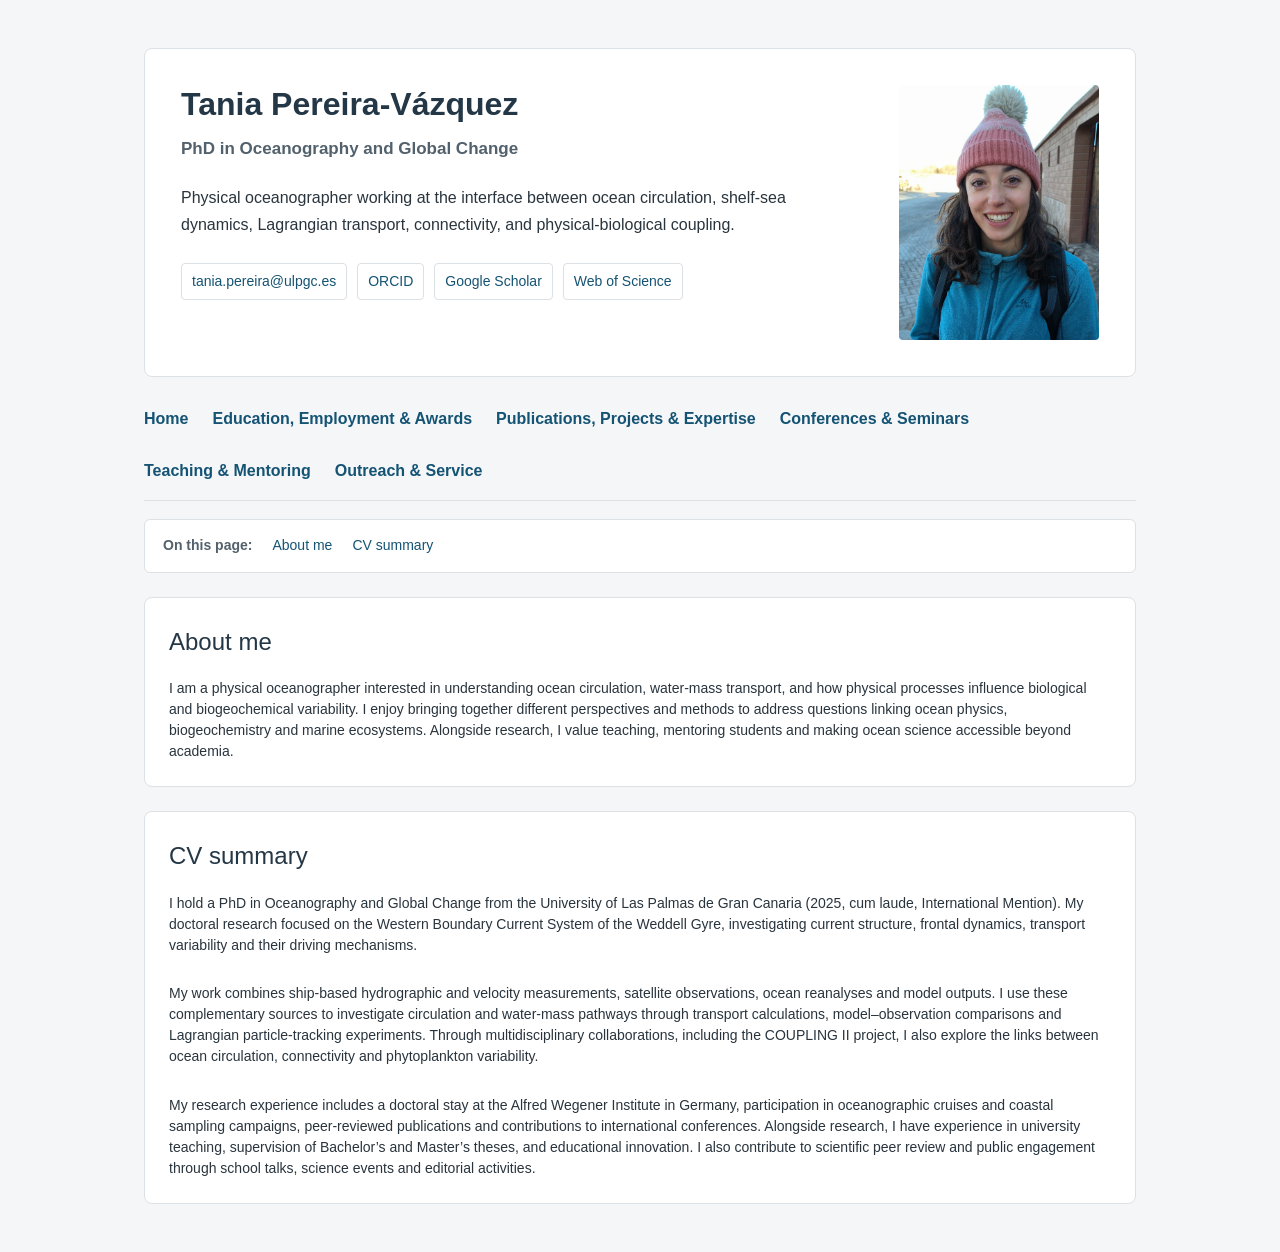
==== index.html @ 8d7bcce4 "Update descriptions" ====
<!DOCTYPE html>
<html lang="en">
<head>
  <meta charset="UTF-8">
  <meta name="viewport" content="width=device-width, initial-scale=1">
  <title>Tania Pereira-Vázquez | Physical Oceanographer</title>
  <link rel="stylesheet" href="style.css?v=7">
</head>
<body>
   <header class="profile-card">
    <div class="profile-info">
      <h1>Tania Pereira-Vázquez</h1>

      <p class="profile-title">
        PhD in Oceanography and Global Change
      </p>

      <p class="profile-description">
Physical oceanographer working at the interface between ocean circulation, 
        shelf-sea dynamics, Lagrangian transport, connectivity, and 
        physical-biological coupling.
      </p>

      <div class="profile-links">
        <a href="mailto:tania.pereira@ulpgc.es">
          tania.pereira@ulpgc.es
        </a>

        <a href="https://orcid.org/0000-0002-0922-5340">
          ORCID
        </a>

        <a href="https://scholar.google.com/citations?user=zgnxERMAAAAJ&amp;hl=es">
          Google Scholar
        </a>

        <a href="https://www.webofscience.com/wos/author/record/JVN-6573-2024">
          Web of Science
        </a>
      </div>
    </div>

    <img
      class="profile-photo"
      src="Foto_eu_Atacama_2.jpeg"
      alt="Tania Pereira-Vázquez"
    >
  </header>

<nav class="site-nav" aria-label="Main navigation">
  <a href="index.html">Home</a>
  <a href="education.html">Education, Employment &amp; Awards</a>
  <a href="research.html">Publications, Projects &amp; Expertise</a>
  <a href="conferences.html">Conferences &amp; Seminars</a>
  <a href="teaching.html">Teaching &amp; Mentoring</a>
  <a href="outreach.html">Outreach &amp; Service</a>
</nav>

  <nav class="page-index" aria-label="On this page">
  <span>On this page:</span>
  <a href="#about">About me</a>
  <a href="#cv-summary">CV summary</a>
</nav>
  
  <main>
<section id="about" class="section-card">
  <h2>About me</h2>

  <p>
    I am a physical oceanographer interested in understanding
    ocean circulation, water-mass transport, and how physical
    processes influence biological and biogeochemical variability.
    I enjoy bringing together different perspectives and methods to address 
    questions linking ocean physics, biogeochemistry and marine ecosystems.
    Alongside research, I value teaching, mentoring students and
    making ocean science accessible beyond academia.
  </p>
</section>

<section id="cv-summary" class="section-card">
  <h2>CV summary</h2>

  <p>
    I hold a PhD in Oceanography and Global Change from the
    University of Las Palmas de Gran Canaria (2025, cum laude,
    International Mention). My doctoral research focused on the
    Western Boundary Current System of the Weddell Gyre,
    investigating current structure, frontal dynamics, transport
    variability and their driving mechanisms.
  </p>

  <br>

  <p>
    My work combines ship-based hydrographic and velocity
    measurements, satellite observations, ocean reanalyses and
    model outputs. I use these complementary sources to investigate
    circulation and water-mass pathways through transport
    calculations, model–observation comparisons and Lagrangian
    particle-tracking experiments. Through multidisciplinary
    collaborations, including the COUPLING II project, I also
    explore the links between ocean circulation, connectivity
    and phytoplankton variability.
  </p>

  <br>

  <p>
    My research experience includes a doctoral stay at the
    Alfred Wegener Institute in Germany, participation in
    oceanographic cruises and coastal sampling campaigns,
    peer-reviewed publications and contributions to international
    conferences. Alongside research, I have experience in university
    teaching, supervision of Bachelor’s and Master’s theses, and
    educational innovation. I also contribute to scientific peer
    review and public engagement through school talks, science
    events and editorial activities.
  </p>
</section>
  </main>
</body>
</html>
---- style.css ----
* {
  box-sizing: border-box;
}

body {
  font-family: Arial, sans-serif;
  max-width: 1040px;
  margin: 48px auto;
  padding: 0 24px;
  line-height: 1.7;
  color: #29343d;
  background-color: #f5f6f7;
}

.profile-card {
  display: flex;
  align-items: flex-start;
  gap: 40px;
  padding: 36px;
  background-color: #ffffff;
  border: 1px solid #dce1e5;
  border-radius: 8px;
}

.profile-info {
  flex: 1;
  min-width: 0;
}

.profile-card h1 {
  margin: 0 0 12px;
  font-size: 32px;
  line-height: 1.2;
  font-weight: 600;
  color: #243746;
}

.profile-title {
  margin: 0 0 20px;
  font-size: 17px;
  font-weight: 600;
  color: #52616c;
}

.profile-description {
  margin: 0 0 24px;
  font-size: 16px;
}

.profile-photo {
  display: block;
  flex-shrink: 0;
  width: 200px;
  max-width: 100%;
  height: auto;
  border-radius: 4px;
}

.profile-links {
  display: flex;
  flex-wrap: wrap;
  gap: 10px;
}

.profile-links a {
  padding: 6px 10px;
  border: 1px solid #dce1e5;
  border-radius: 4px;
  font-size: 14px;
  color: #145374;
  text-decoration: none;
  overflow-wrap: anywhere;
}

.profile-links a:hover,
.profile-links a:focus-visible {
  background-color: #eef4f7;
  border-color: #145374;
  text-decoration: underline;
}

.site-nav {
  display: flex;
  flex-wrap: wrap;
  gap: 24px;
  margin-top: 28px;
  padding-bottom: 16px;
  border-bottom: 1px solid #dce1e5;
}

.site-nav a {
  color: #145374;
  text-decoration: none;
  font-weight: 600;
}

.site-nav a:hover,
.site-nav a:focus-visible {
  text-decoration: underline;
}

section {
  padding: 30px 0;
}

section h2 {
  margin-top: 0;
  color: #243746;
  font-weight: 500;
}

@media (max-width: 700px) {
  .profile-card {
    flex-direction: column;
    gap: 24px;
    padding: 24px;
  }

  .profile-card h1 {
    font-size: 28px;
  }
}

.site-nav a[aria-current="page"] {
  color: #243746;
  text-decoration: underline;
  text-underline-offset: 6px;
}

.page-index {
  display: flex;
  flex-wrap: wrap;
  align-items: center;
  gap: 10px 20px;
  margin-top: 18px;
  padding: 14px 18px;
  background-color: #ffffff;
  border: 1px solid #dce1e5;
  border-radius: 6px;
  font-size: 14px;
}

.page-index span {
  color: #52616c;
  font-weight: 600;
}

.page-index a {
  color: #145374;
  text-decoration: none;
}

.page-index a:hover,
.page-index a:focus-visible {
  text-decoration: underline;
}

section[id] {
  scroll-margin-top: 24px;
}

.site-name {
  margin: 0 0 12px;
  font-size: 16px;
}

.site-name a {
  color: #52616c;
  text-decoration: none;
}

.site-name a:hover,
.site-name a:focus-visible {
  text-decoration: underline;
}

.page-heading h1 {
  margin: 0;
  color: #243746;
  font-size: 32px;
  line-height: 1.3;
  font-weight: 600;
}

.site-footer {
  margin-top: 30px;
  padding: 20px 0;
  border-top: 1px solid #dce1e5;
  font-size: 14px;
}

.site-footer a {
  color: #145374;
}


.section-card h3 {
  font-size: 16px;
  margin-top: 16px;
  margin-bottom: 2px;
}

.section-card p {
  font-size: 14px;
  line-height: 1.5;
  margin-top: 0;
  margin-bottom: 0;
}

@media (max-width: 600px) {
  .section-card {
    padding: 18px;
  }
}

.section-card {
  margin-top: 24px;
  padding: 24px;
  background-color: #ffffff;
  border: 1px solid #dce1e5;
  border-radius: 8px;
}

.section-card h2 {
  margin-top: 0;
  margin-bottom: 16px;
}

@media (max-width: 600px) {
  .section-card {
    padding: 18px;
  }
}
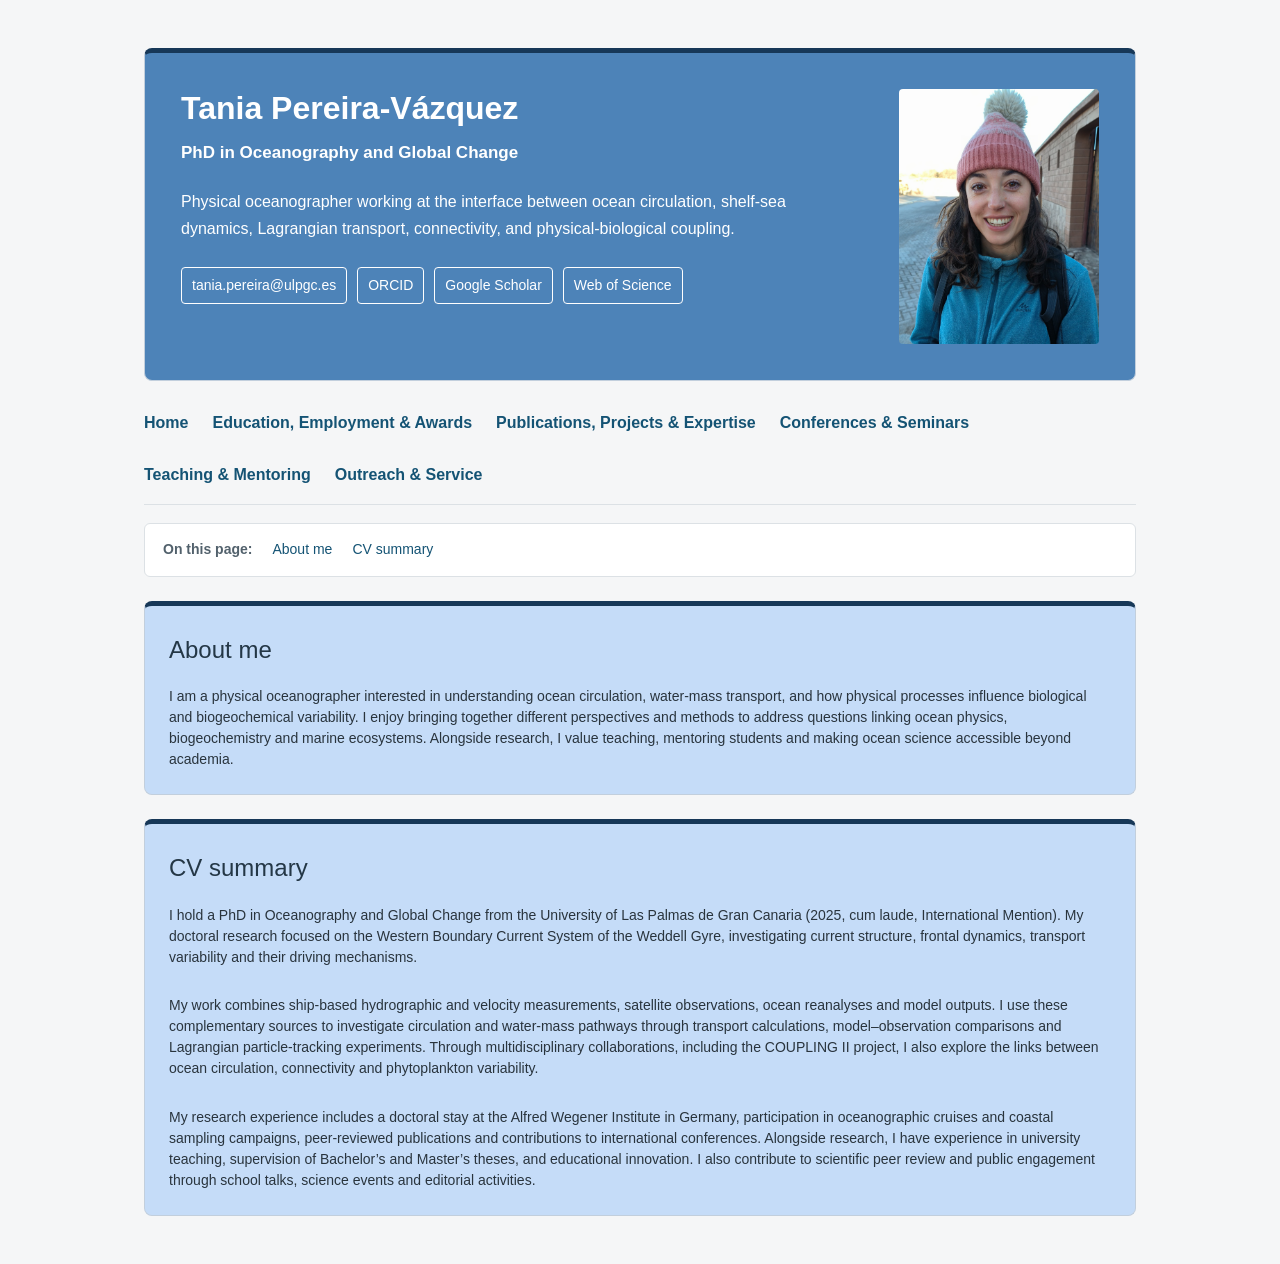
==== commit 2d4ae1a9: "Update index.html" ====
--- a/index.html
+++ b/index.html
@@ -4,7 +4,7 @@
   <meta charset="UTF-8">
   <meta name="viewport" content="width=device-width, initial-scale=1">
   <title>Tania Pereira-Vázquez | Physical Oceanographer</title>
-  <link rel="stylesheet" href="style.css?v=7">
+  <link rel="stylesheet" href="style.css?v=8">
 </head>
 <body>
    <header class="profile-card">
--- a/style.css
+++ b/style.css
@@ -226,6 +226,45 @@
   margin-bottom: 16px;
 }
 
+/* Colores y borde superior de todas las tarjetas */
+.section-card,
+.profile-card {
+  border: 1px solid #c2cfdd;
+  border-top: 5px solid #173858;
+  border-radius: 8px;
+}
+
+/* Tarjetas de los apartados */
+.section-card {
+  background-color: #c5dcf8;
+}
+
+/* Tarjeta de presentación con fotografía */
+.profile-card {
+  background-color: #4d83b8;
+  color: #ffffff;
+}
+
+.profile-card h1,
+.profile-card .profile-title,
+.profile-card .profile-description {
+  color: #ffffff;
+}
+
+/* Enlaces de contacto sobre el fondo azul */
+.profile-card .profile-links a {
+  color: #ffffff;
+  border-color: #ffffff;
+  background-color: transparent;
+}
+
+.profile-card .profile-links a:hover,
+.profile-card .profile-links a:focus-visible {
+  color: #173858;
+  background-color: #ffffff;
+  border-color: #ffffff;
+}
+
 @media (max-width: 600px) {
   .section-card {
     padding: 18px;
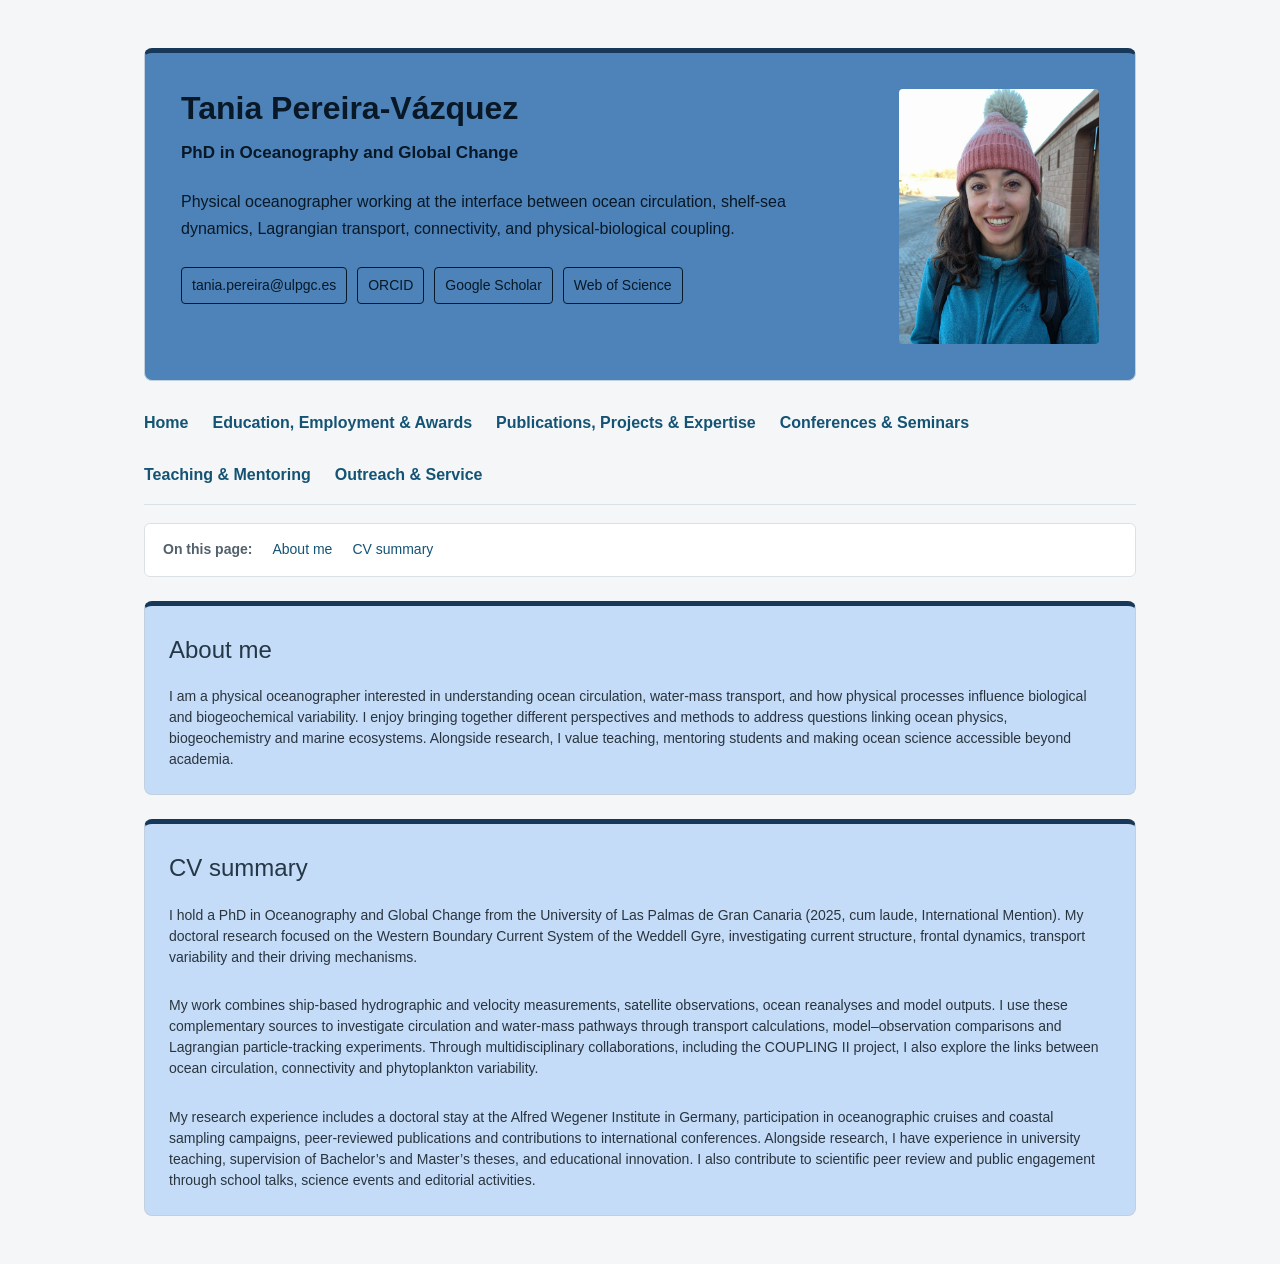
==== commit c74fd296: "Update index.html" ====
--- a/index.html
+++ b/index.html
@@ -4,7 +4,7 @@
   <meta charset="UTF-8">
   <meta name="viewport" content="width=device-width, initial-scale=1">
   <title>Tania Pereira-Vázquez | Physical Oceanographer</title>
-  <link rel="stylesheet" href="style.css?v=8">
+  <link rel="stylesheet" href="style.css?v=9">
 </head>
 <body>
    <header class="profile-card">
--- a/style.css
+++ b/style.css
@@ -270,3 +270,22 @@
     padding: 18px;
   }
 }
+
+.profile-card,
+.profile-card h1,
+.profile-card .profile-title,
+.profile-card .profile-description {
+  color: #081827;
+}
+
+.profile-card .profile-links a {
+  color: #081827;
+  border-color: #081827;
+}
+
+.profile-card .profile-links a:hover,
+.profile-card .profile-links a:focus-visible {
+  color: #081827;
+  background-color: #ffffff;
+  border-color: #081827;
+}
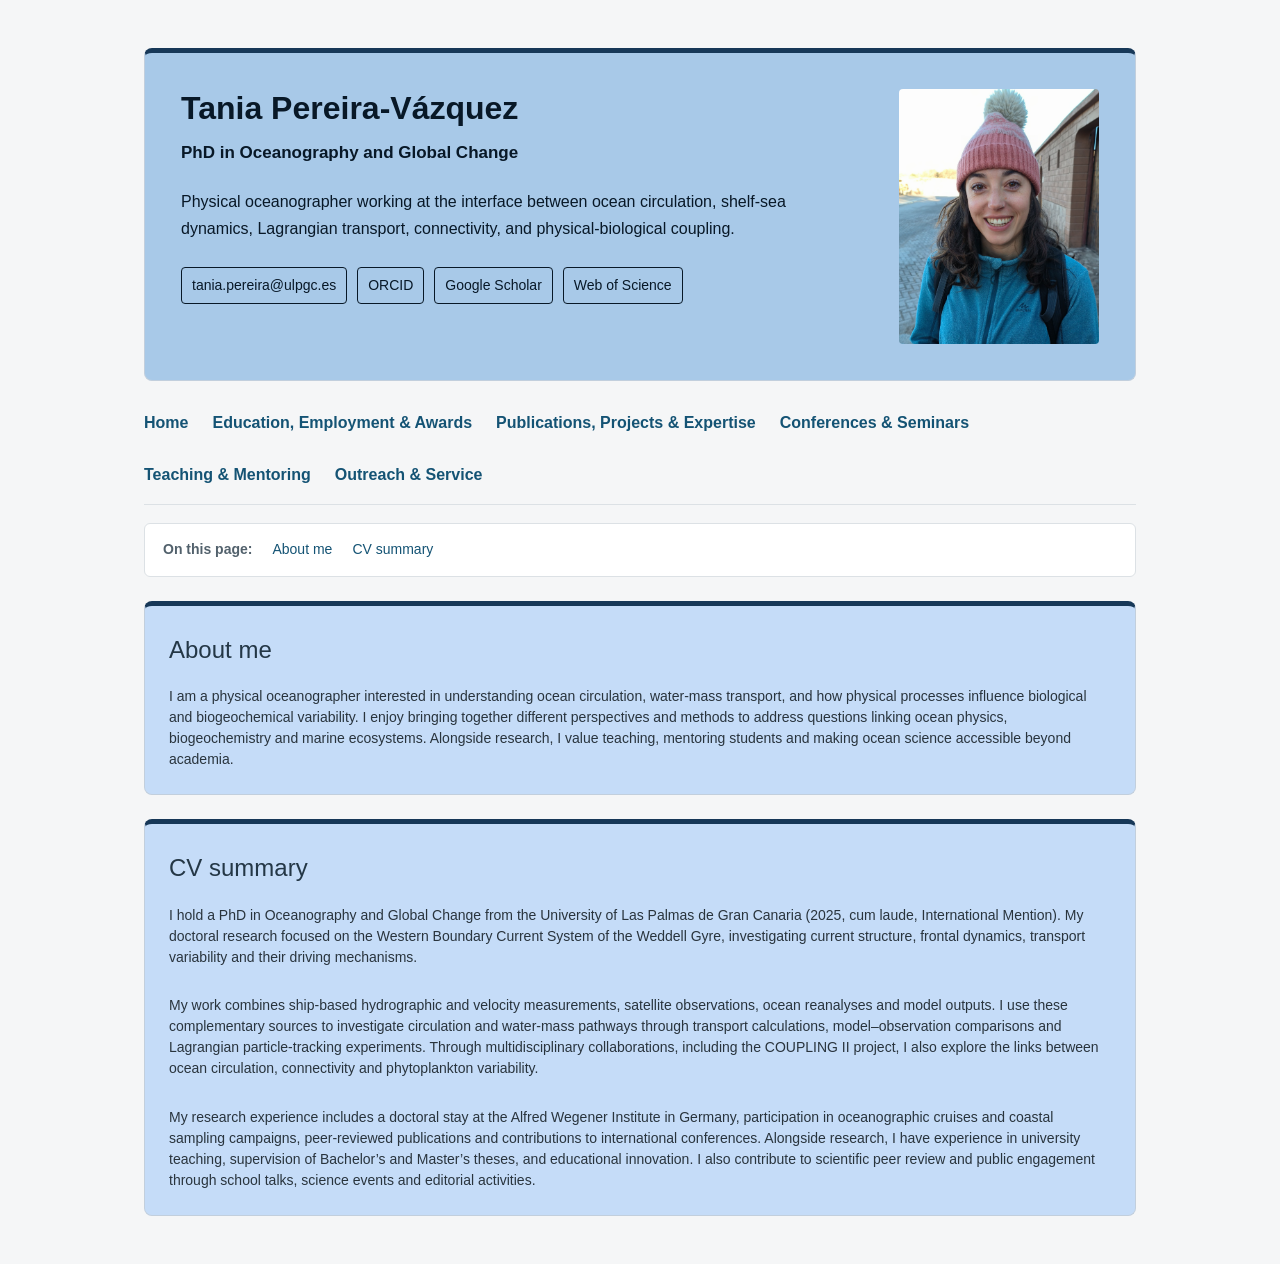
==== commit d6944f49: "Update index.html" ====
--- a/index.html
+++ b/index.html
@@ -4,7 +4,7 @@
   <meta charset="UTF-8">
   <meta name="viewport" content="width=device-width, initial-scale=1">
   <title>Tania Pereira-Vázquez | Physical Oceanographer</title>
-  <link rel="stylesheet" href="style.css?v=9">
+  <link rel="stylesheet" href="style.css?v=10">
 </head>
 <body>
    <header class="profile-card">
--- a/style.css
+++ b/style.css
@@ -241,7 +241,7 @@
 
 /* Tarjeta de presentación con fotografía */
 .profile-card {
-  background-color: #4d83b8;
+  background-color: #a8c9e8;
   color: #ffffff;
 }
 
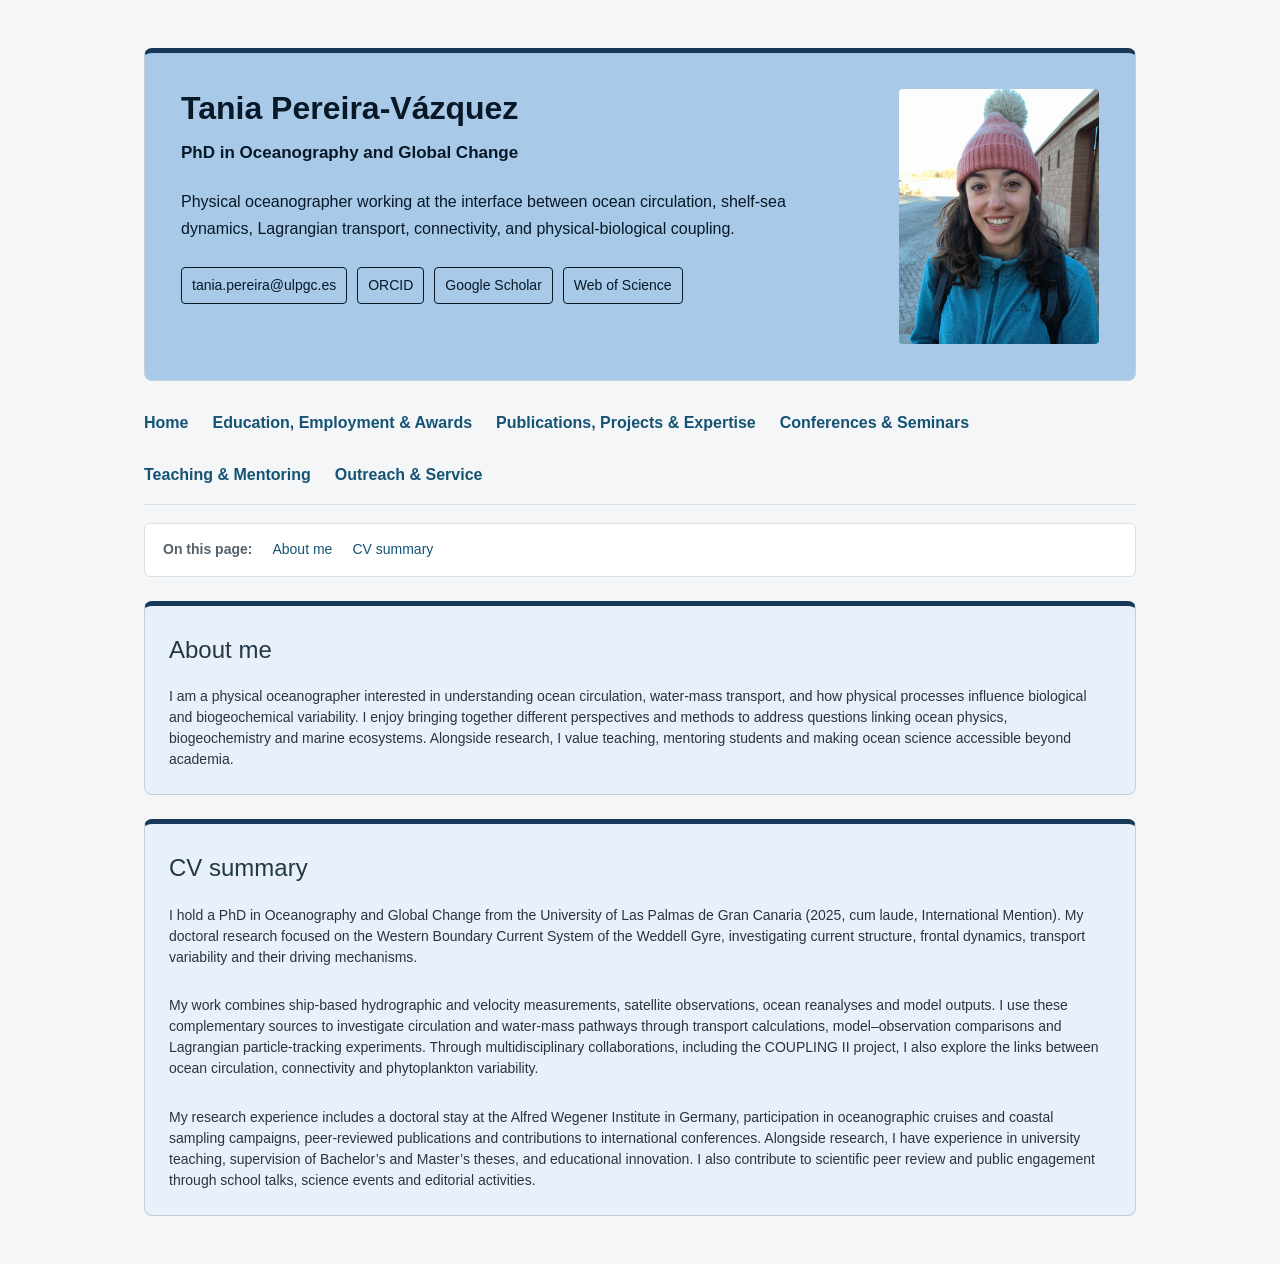
==== commit 16790851: "Update index.html" ====
--- a/index.html
+++ b/index.html
@@ -4,7 +4,7 @@
   <meta charset="UTF-8">
   <meta name="viewport" content="width=device-width, initial-scale=1">
   <title>Tania Pereira-Vázquez | Physical Oceanographer</title>
-  <link rel="stylesheet" href="style.css?v=10">
+  <link rel="stylesheet" href="style.css?v=11">
 </head>
 <body>
    <header class="profile-card">
--- a/style.css
+++ b/style.css
@@ -236,7 +236,7 @@
 
 /* Tarjetas de los apartados */
 .section-card {
-  background-color: #c5dcf8;
+  background-color: #e8f1fa;
 }
 
 /* Tarjeta de presentación con fotografía */
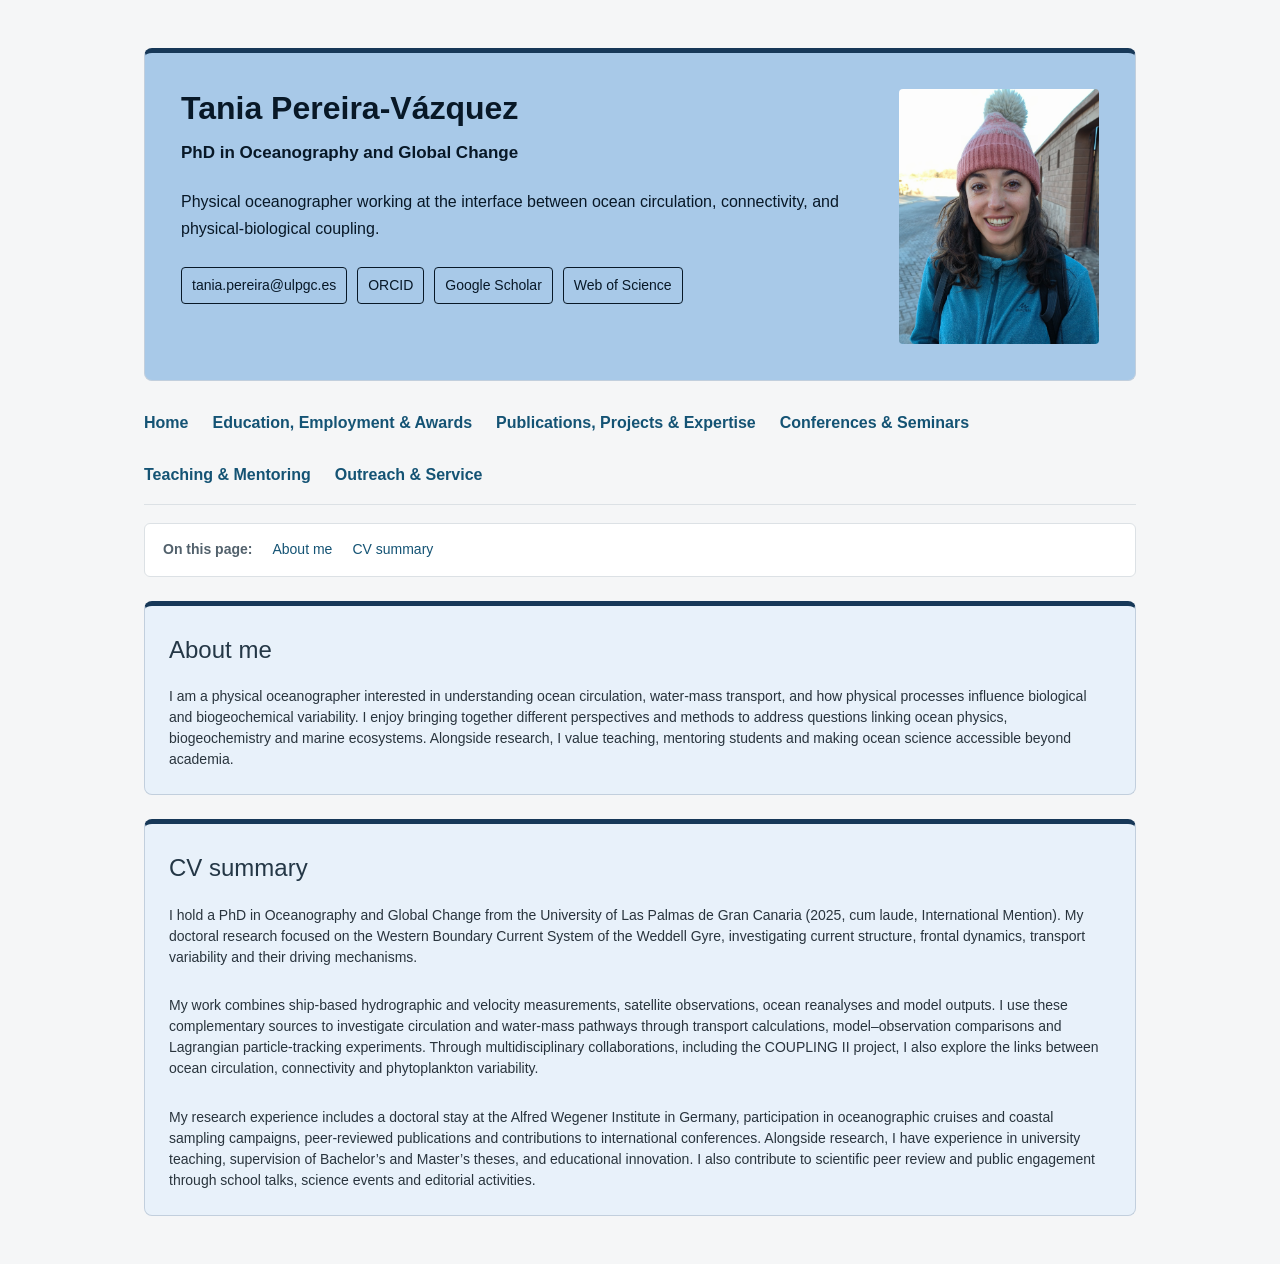
==== commit a8770d6e: "Update bio" ====
--- a/index.html
+++ b/index.html
@@ -17,8 +17,7 @@
 
       <p class="profile-description">
 Physical oceanographer working at the interface between ocean circulation, 
-        shelf-sea dynamics, Lagrangian transport, connectivity, and 
-        physical-biological coupling.
+         connectivity, and physical-biological coupling.
       </p>
 
       <div class="profile-links">
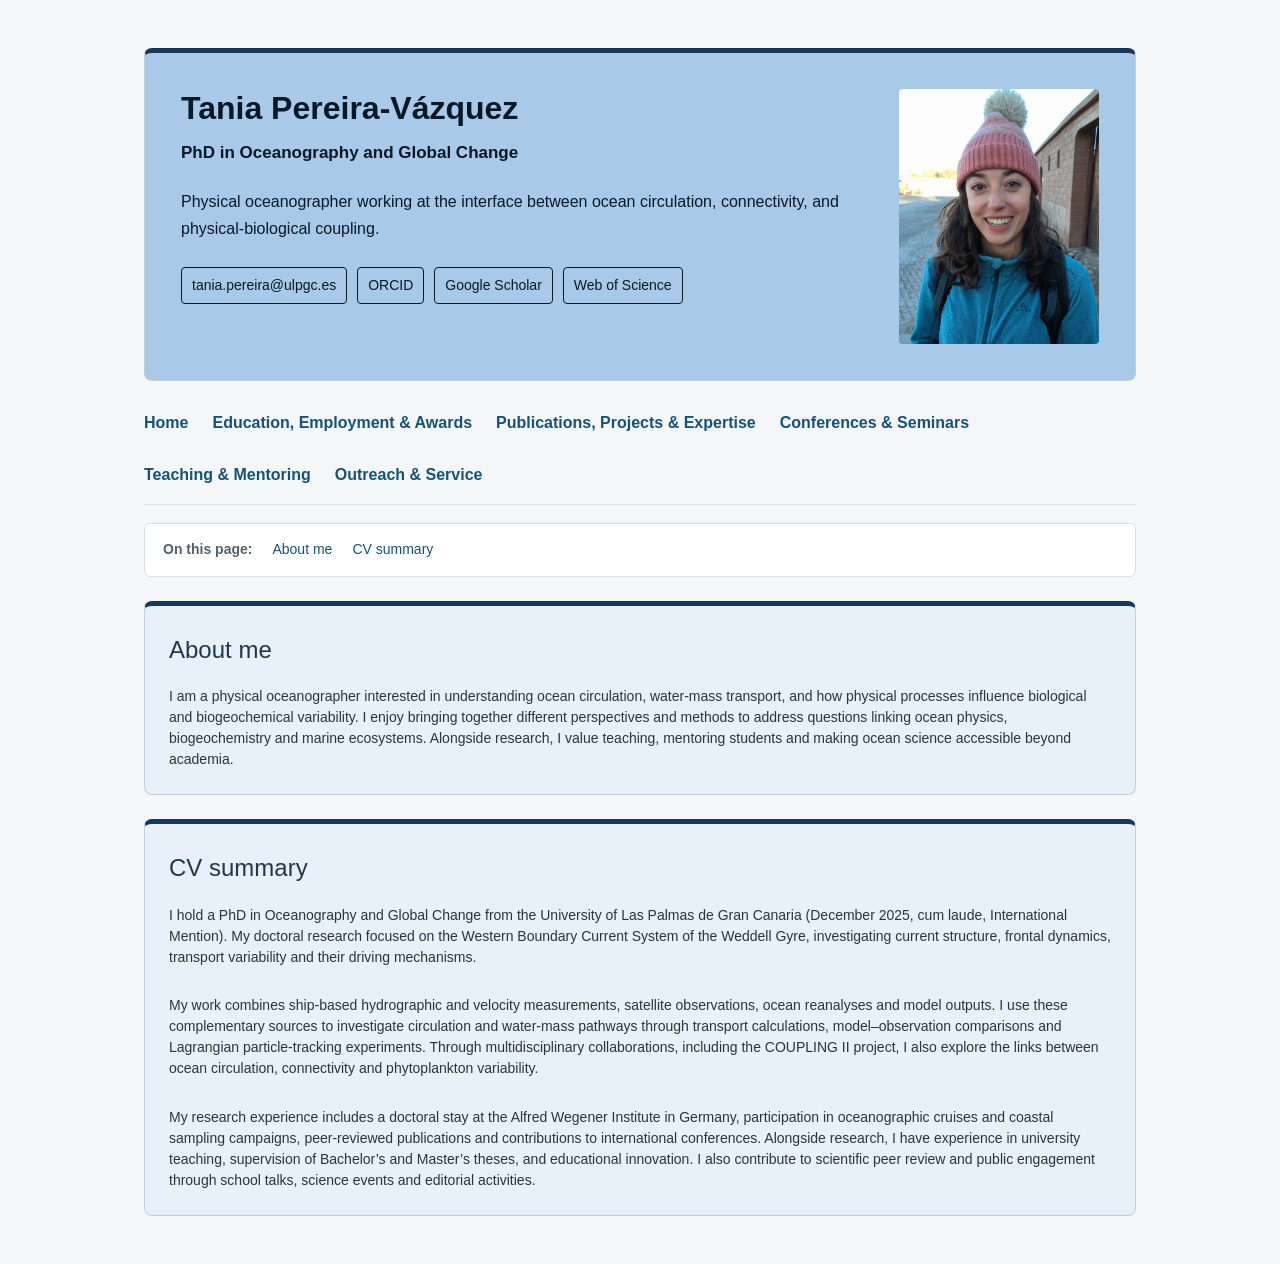
==== commit 6125b1d0: "Update index.html" ====
--- a/index.html
+++ b/index.html
@@ -81,7 +81,7 @@
 
   <p>
     I hold a PhD in Oceanography and Global Change from the
-    University of Las Palmas de Gran Canaria (2025, cum laude,
+    University of Las Palmas de Gran Canaria (December 2025, cum laude,
     International Mention). My doctoral research focused on the
     Western Boundary Current System of the Weddell Gyre,
     investigating current structure, frontal dynamics, transport
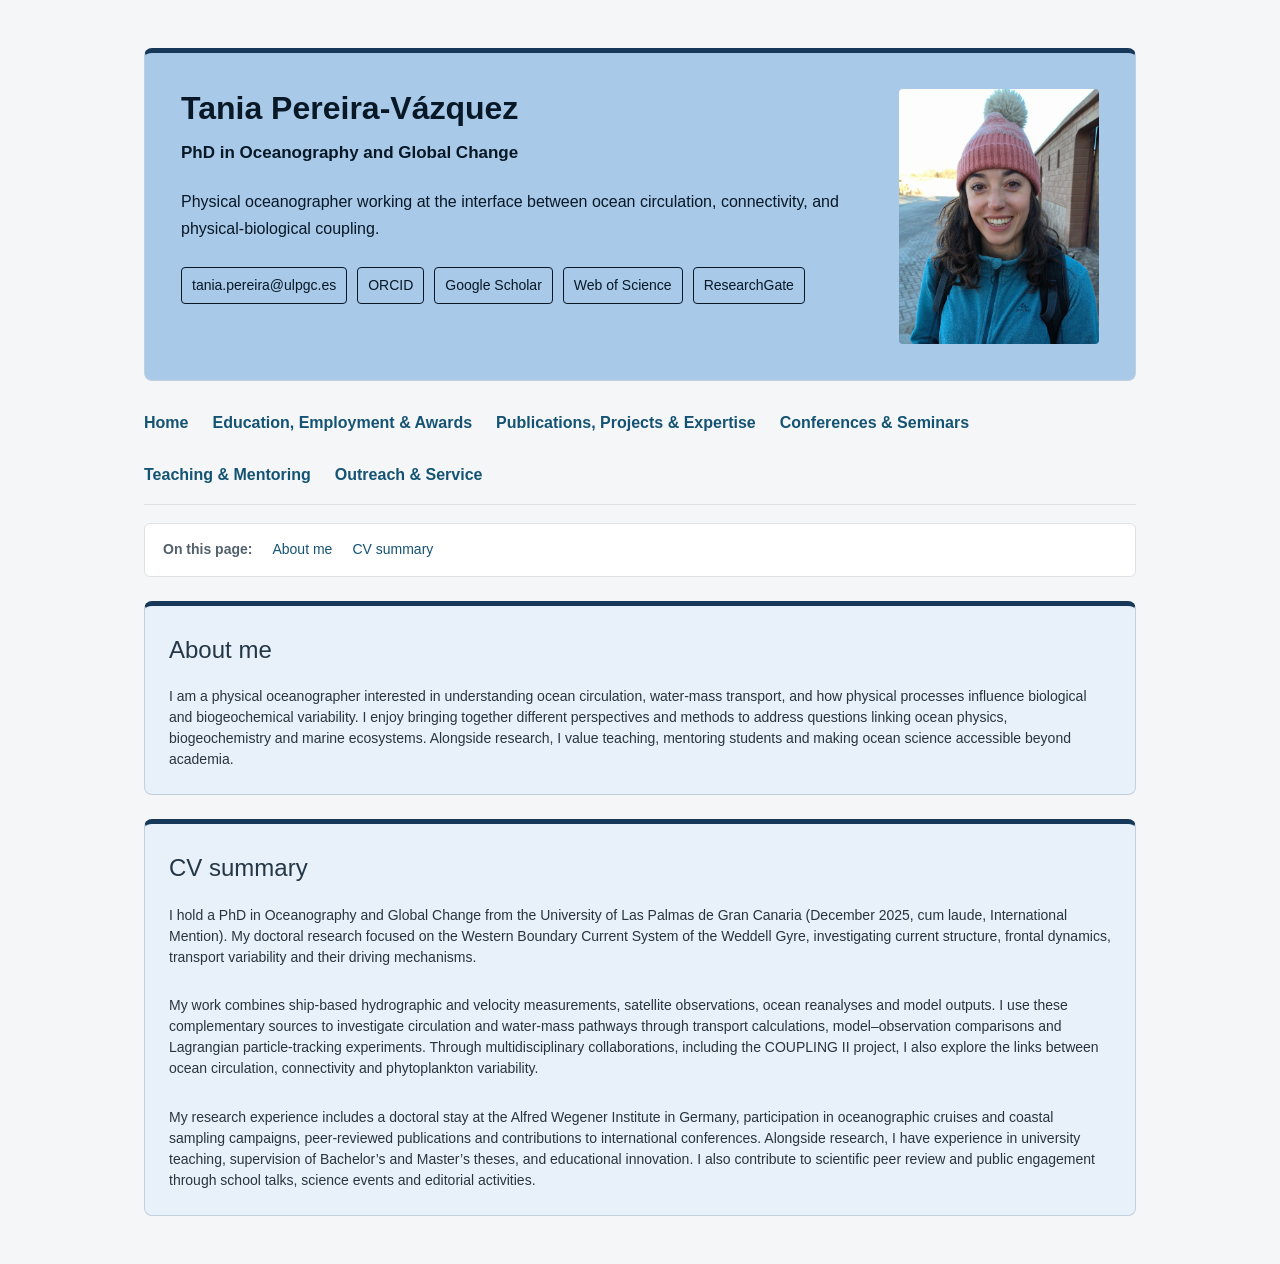
==== commit f36960da: "add researchgate" ====
--- a/index.html
+++ b/index.html
@@ -25,17 +25,29 @@
           tania.pereira@ulpgc.es
         </a>
 
-        <a href="https://orcid.org/0000-0002-0922-5340">
+        <a href="https://orcid.org/0000-0002-0922-5340"
+            target="_blank"
+            rel="noopener noreferrer">
           ORCID
         </a>
 
-        <a href="https://scholar.google.com/citations?user=zgnxERMAAAAJ&amp;hl=es">
+        <a href="https://scholar.google.com/citations?user=zgnxERMAAAAJ&amp;hl=es"
+            target="_blank"
+            rel="noopener noreferrer">
           Google Scholar
         </a>
 
-        <a href="https://www.webofscience.com/wos/author/record/JVN-6573-2024">
+        <a href="https://www.webofscience.com/wos/author/record/JVN-6573-2024"
+            target="_blank"
+            rel="noopener noreferrer">
           Web of Science
         </a>
+
+        <a
+  href="https://www.researchgate.net/profile/Tania-Pereira-Vazquez"
+  target="_blank"
+  rel="noopener noreferrer">
+ResearchGate</a>
       </div>
     </div>
 
